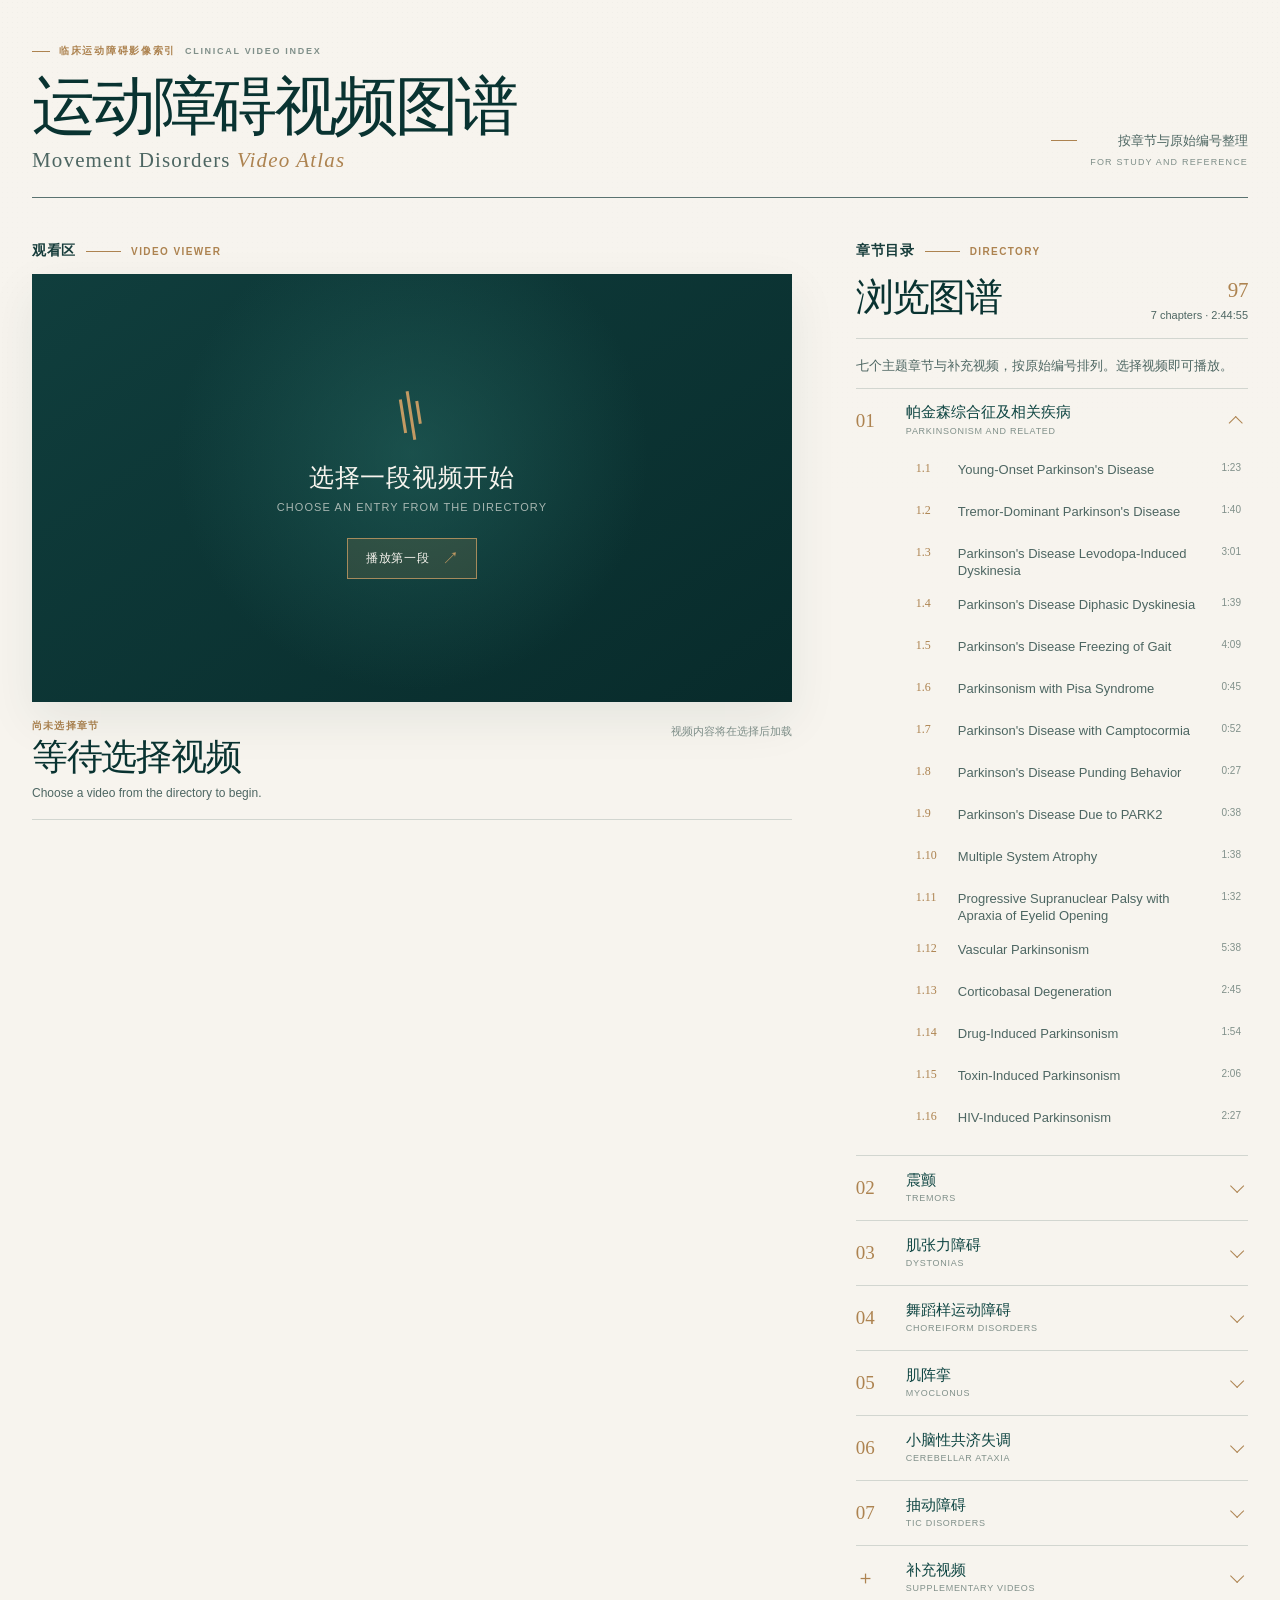
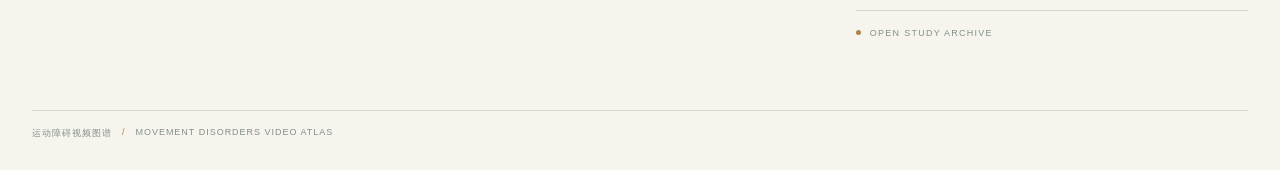
==== index.html @ 702fcd10 "Publish chapter-organized movement disorder video atlas" ====
<!doctype html>
<html lang="zh-CN">
  <head>
    <meta charset="utf-8">
    <meta name="viewport" content="width=device-width, initial-scale=1">
    <meta name="theme-color" content="#f7f4ee">
    <meta name="description" content="运动障碍视频图谱：按章节整理的临床运动障碍视频资料。">
    <title>运动障碍视频图谱 · Movement Disorders Video Atlas</title>
    <link rel="icon" href="favicon.svg" type="image/svg+xml">
    <link rel="stylesheet" href="styles.css">
    <script defer src="library.js"></script>
    <script defer src="app.js"></script>
  </head>
  <body>
    <div class="site-shell">
      <header class="site-header">
        <div class="eyebrow"><span class="eyebrow-mark" aria-hidden="true"></span>临床运动障碍影像索引 <span class="eyebrow-en">CLINICAL VIDEO INDEX</span></div>
        <div class="masthead-row">
          <div>
            <h1>运动障碍视频图谱</h1>
            <p class="masthead-subtitle">Movement Disorders <em>Video Atlas</em></p>
          </div>
          <div class="header-note" aria-label="网站说明">
            <span class="note-line"></span>
            <p>按章节与原始编号整理<br><span>For study and reference</span></p>
          </div>
        </div>
        <div class="header-rule" aria-hidden="true"></div>
      </header>

      <main class="atlas-layout">
        <section class="player-panel" id="player-panel" aria-labelledby="player-heading">
          <div class="section-kicker"><span>观看区</span><span class="kicker-line" aria-hidden="true"></span><span>VIDEO VIEWER</span></div>
          <div class="player-frame" id="player-frame">
            <video id="video-player" controls playsinline preload="none" aria-label="视频播放器"></video>
            <div class="player-idle" id="player-idle">
              <div class="idle-glyph" aria-hidden="true"><span></span><span></span><span></span></div>
              <p class="idle-label">选择一段视频开始</p>
              <p class="idle-caption">Choose an entry from the directory</p>
              <button class="primary-button" id="play-first" type="button">播放第一段 <span aria-hidden="true">↗</span></button>
            </div>
            <div class="player-loading" id="player-loading" aria-hidden="true"><span class="spinner" aria-hidden="true"></span><span>正在载入视频…</span></div>
          </div>
          <div class="player-caption" aria-live="polite">
            <div class="player-caption-main">
              <p class="current-chapter" id="current-chapter">尚未选择章节</p>
              <h2 id="player-heading">等待选择视频</h2>
              <p class="player-original" id="player-original">Choose a video from the directory to begin.</p>
            </div>
            <p class="player-status" id="player-status" role="status">视频内容将在选择后加载</p>
          </div>
        </section>

        <aside class="directory-panel" aria-labelledby="directory-heading">
          <div class="directory-topline">
            <div>
              <div class="section-kicker"><span>章节目录</span><span class="kicker-line" aria-hidden="true"></span><span>DIRECTORY</span></div>
              <h2 id="directory-heading">浏览图谱</h2>
            </div>
            <div class="directory-stats" id="directory-stats" aria-label="目录统计"></div>
          </div>
          <p class="directory-intro">七个主题章节与补充视频，按原始编号排列。选择视频即可播放。</p>
          <nav class="chapter-directory" id="chapter-directory" aria-label="视频章节目录">
            <p class="directory-fallback" id="directory-fallback">目录正在准备…</p>
          </nav>
          <div class="directory-footer"><span class="brass-dot" aria-hidden="true"></span><span>open study archive</span></div>
        </aside>
      </main>

      <footer class="site-footer">
        <span>运动障碍视频图谱</span><span class="footer-separator" aria-hidden="true">/</span><span>Movement Disorders Video Atlas</span>
      </footer>
    </div>
  </body>
</html>
---- styles.css ----
:root {
  --paper: #f7f4ee;
  --paper-deep: #ece7dc;
  --ink: #173d3b;
  --ink-soft: #4d6662;
  --ink-faint: #80908a;
  --teal: #0e4542;
  --teal-dark: #093331;
  --brass: #ad8350;
  --brass-light: #c39a63;
  --line: rgba(23, 61, 59, 0.16);
  --shadow: 0 18px 45px rgba(23, 61, 59, 0.08);
  --display: "Iowan Old Style", "Baskerville", "Songti SC", "STSong", serif;
  --body: "Aptos", "Segoe UI", "Noto Sans SC", "Microsoft YaHei", sans-serif;
}

* { box-sizing: border-box; }

html { scroll-behavior: smooth; }

body {
  margin: 0;
  color: var(--ink);
  background: var(--paper);
  font-family: var(--body);
  -webkit-font-smoothing: antialiased;
}

body::before {
  position: fixed;
  inset: 0;
  z-index: -1;
  pointer-events: none;
  content: "";
  opacity: .38;
  background-image: radial-gradient(rgba(14, 69, 66, .07) .6px, transparent .6px);
  background-size: 5px 5px;
  mask-image: linear-gradient(to bottom, black, transparent 78%);
}

button, video { font: inherit; }

button { color: inherit; }

.site-shell {
  width: min(1380px, calc(100% - 64px));
  margin: 0 auto;
  padding: 44px 0 30px;
}

.site-header { animation: rise-in .7s ease-out both; }

.eyebrow {
  display: flex;
  align-items: center;
  gap: 9px;
  color: var(--brass);
  font-size: 10px;
  font-weight: 700;
  letter-spacing: .17em;
  text-transform: uppercase;
}

.eyebrow-mark { width: 18px; height: 1px; background: var(--brass); }

.eyebrow-en { color: var(--ink-faint); font-size: 9px; font-weight: 600; }

.masthead-row {
  display: flex;
  align-items: end;
  justify-content: space-between;
  gap: 32px;
  padding: 18px 0 24px;
}

h1, h2, p { margin: 0; }

h1 {
  color: var(--teal-dark);
  font-family: var(--display);
  font-size: clamp(38px, 5vw, 68px);
  font-weight: 500;
  letter-spacing: -.055em;
  line-height: .96;
}

.masthead-subtitle {
  margin-top: 11px;
  color: var(--ink-soft);
  font-family: var(--display);
  font-size: clamp(16px, 1.7vw, 21px);
  letter-spacing: .055em;
}

.masthead-subtitle em { color: var(--brass); font-style: italic; }

.header-note {
  display: flex;
  align-items: flex-start;
  gap: 13px;
  padding-bottom: 3px;
  color: var(--ink-soft);
  font-family: var(--display);
  font-size: 13px;
  line-height: 1.5;
  text-align: right;
}

.header-note span:not(.note-line) { color: var(--ink-faint); font-family: var(--body); font-size: 9px; letter-spacing: .13em; text-transform: uppercase; }
.note-line { display: block; width: 26px; height: 1px; margin-top: 9px; background: var(--brass); }
.header-rule { width: 100%; height: 1px; background: var(--ink); opacity: .7; }

.atlas-layout {
  display: grid;
  grid-template-columns: minmax(0, 1.55fr) minmax(320px, .8fr);
  gap: clamp(34px, 5vw, 86px);
  align-items: start;
  padding-top: 44px;
}

.player-panel { position: sticky; top: 24px; min-width: 0; animation: rise-in .7s .12s ease-out both; }
.directory-panel { min-width: 0; animation: rise-in .7s .22s ease-out both; }

.section-kicker {
  display: flex;
  align-items: center;
  gap: 10px;
  color: var(--brass);
  font-size: 10px;
  font-weight: 700;
  letter-spacing: .14em;
  text-transform: uppercase;
}

.section-kicker span:first-child { color: var(--ink); font-family: var(--display); font-size: 14px; font-weight: 600; letter-spacing: .05em; text-transform: none; }
.kicker-line { width: 35px; height: 1px; background: var(--brass); }

.player-frame {
  position: relative;
  aspect-ratio: 16 / 9;
  margin-top: 14px;
  overflow: hidden;
  background: var(--teal-dark);
  box-shadow: var(--shadow);
}

.player-frame::after {
  position: absolute;
  inset: 0;
  z-index: 1;
  pointer-events: none;
  content: "";
  border: 1px solid rgba(255,255,255,.18);
}

#video-player {
  display: block;
  width: 100%;
  height: 100%;
  background: var(--teal-dark);
  object-fit: contain;
}

.player-idle {
  position: absolute;
  inset: 0;
  z-index: 2;
  display: flex;
  flex-direction: column;
  align-items: center;
  justify-content: center;
  padding: 22px;
  color: var(--paper);
  text-align: center;
  background: radial-gradient(circle at 50% 42%, rgba(38, 103, 96, .54), transparent 52%), linear-gradient(145deg, #103e3d, #082b2b);
  transition: opacity .25s ease, visibility .25s ease;
}

.player-idle.is-hidden { opacity: 0; visibility: hidden; pointer-events: none; }

.idle-glyph { display: flex; gap: 5px; margin-bottom: 21px; transform: rotate(-9deg); }
.idle-glyph span { display: block; width: 3px; height: 34px; background: var(--brass-light); }
.idle-glyph span:nth-child(2) { height: 49px; margin-top: -7px; }
.idle-glyph span:nth-child(3) { height: 23px; margin-top: 4px; }
.idle-label { font-family: var(--display); font-size: clamp(18px, 2vw, 25px); letter-spacing: .03em; }
.idle-caption { margin-top: 7px; color: rgba(247,244,238,.65); font-size: 11px; letter-spacing: .1em; text-transform: uppercase; }

.primary-button {
  display: inline-flex;
  align-items: center;
  gap: 13px;
  margin-top: 25px;
  padding: 11px 16px 11px 18px;
  border: 1px solid rgba(195,154,99,.8);
  color: var(--paper);
  background: rgba(173,131,80,.18);
  font-size: 12px;
  letter-spacing: .05em;
  cursor: pointer;
  transition: background .2s ease, border-color .2s ease, transform .2s ease;
}

.primary-button span { color: var(--brass-light); font-size: 17px; line-height: 1; }
.primary-button:hover { border-color: var(--brass-light); background: rgba(173,131,80,.32); transform: translateY(-2px); }

.player-loading {
  position: absolute;
  right: 16px;
  bottom: 44px;
  z-index: 3;
  display: flex;
  align-items: center;
  gap: 8px;
  padding: 7px 10px;
  color: var(--paper);
  background: rgba(9, 51, 49, .82);
  font-size: 11px;
  opacity: 0;
  visibility: hidden;
  transition: opacity .2s ease;
}

.player-loading.is-visible { opacity: 1; visibility: visible; }
.spinner { width: 11px; height: 11px; border: 1px solid rgba(247,244,238,.35); border-top-color: var(--brass-light); border-radius: 50%; animation: spin .8s linear infinite; }

.player-caption {
  display: flex;
  align-items: flex-start;
  justify-content: space-between;
  gap: 25px;
  padding: 17px 0 0;
  border-bottom: 1px solid var(--line);
}

.current-chapter { color: var(--brass); font-size: 10px; font-weight: 700; letter-spacing: .12em; text-transform: uppercase; }
.player-caption h2 { margin-top: 5px; color: var(--teal-dark); font-family: var(--display); font-size: clamp(23px, 2.8vw, 36px); font-weight: 500; letter-spacing: -.035em; line-height: 1.08; }
.player-original { margin-top: 8px; padding-bottom: 17px; color: var(--ink-soft); font-size: 12px; line-height: 1.45; }
.player-status { flex: 0 0 auto; max-width: 205px; padding-top: 5px; color: var(--ink-faint); font-size: 11px; line-height: 1.45; text-align: right; }
.player-status.is-error { color: #a5493e; }

.directory-topline { display: flex; align-items: end; justify-content: space-between; gap: 16px; padding-bottom: 15px; border-bottom: 1px solid var(--line); }
.directory-topline h2 { margin-top: 12px; color: var(--teal-dark); font-family: var(--display); font-size: clamp(27px, 3vw, 38px); font-weight: 500; letter-spacing: -.045em; }
.directory-stats { color: var(--ink-soft); font-size: 11px; line-height: 1.5; text-align: right; white-space: nowrap; }
.directory-stats strong { display: block; color: var(--brass); font-family: var(--display); font-size: 21px; font-weight: 500; letter-spacing: -.02em; }
.directory-intro { max-width: 390px; padding: 17px 0 11px; color: var(--ink-soft); font-family: var(--display); font-size: 13px; line-height: 1.55; }

.chapter-directory { border-top: 1px solid var(--line); }
.chapter { border-bottom: 1px solid var(--line); }
.chapter summary { list-style: none; cursor: pointer; }
.chapter summary::-webkit-details-marker { display: none; }
.chapter-summary {
  display: grid;
  grid-template-columns: 38px minmax(0, 1fr) 18px;
  gap: 12px;
  align-items: center;
  min-height: 64px;
  padding: 10px 0;
  transition: color .2s ease;
}

.chapter summary:hover .chapter-title, .chapter summary:focus-visible .chapter-title { color: var(--brass); }
.chapter-number { color: var(--brass); font-family: var(--display); font-size: 19px; font-weight: 500; }
.chapter-title { color: var(--teal); font-family: var(--display); font-size: 15px; line-height: 1.18; transition: color .2s ease; }
.chapter-title small { display: block; margin-top: 4px; color: var(--ink-faint); font-family: var(--body); font-size: 9px; letter-spacing: .08em; text-transform: uppercase; }
.chapter-chevron { position: relative; width: 10px; height: 10px; border-right: 1px solid var(--brass); border-bottom: 1px solid var(--brass); transform: rotate(45deg) translateY(-3px); transition: transform .2s ease; }
.chapter[open] .chapter-chevron { transform: rotate(225deg) translate(-2px, -1px); }

.video-list { margin: 0 0 12px 50px; padding: 0; list-style: none; }
.video-list li { margin: 0; }
.video-entry {
  display: grid;
  grid-template-columns: 42px minmax(0, 1fr) auto;
  gap: 9px;
  width: 100%;
  min-height: 42px;
  padding: 8px 7px 8px 0;
  border: 0;
  border-left: 1px solid transparent;
  color: var(--ink-soft);
  background: transparent;
  text-align: left;
  cursor: pointer;
  transition: background .18s ease, color .18s ease, border-color .18s ease;
}

.video-entry:hover { color: var(--teal-dark); background: rgba(173,131,80,.08); }
.video-entry.is-current { border-left-color: var(--brass); color: var(--teal-dark); background: rgba(173,131,80,.13); }
.video-index { padding-left: 9px; color: var(--brass); font-family: var(--display); font-size: 12px; font-variant-numeric: tabular-nums; }
.video-copy { min-width: 0; font-size: 13px; line-height: 1.35; }
.video-title { display: block; overflow-wrap: anywhere; }
.video-entry.is-current .video-title { font-weight: 600; }
.video-duration { align-self: start; padding-top: 1px; color: var(--ink-faint); font-size: 10px; font-variant-numeric: tabular-nums; }

.directory-fallback { padding: 30px 0; color: var(--ink-faint); font-size: 12px; }
.directory-footer { display: flex; align-items: center; gap: 9px; padding-top: 17px; color: var(--ink-faint); font-size: 9px; letter-spacing: .14em; text-transform: uppercase; }
.brass-dot { width: 5px; height: 5px; background: var(--brass); border-radius: 50%; }

.site-footer { display: flex; gap: 10px; margin-top: 72px; padding-top: 16px; border-top: 1px solid var(--line); color: var(--ink-faint); font-size: 9px; letter-spacing: .11em; text-transform: uppercase; }
.footer-separator { color: var(--brass); }

:focus-visible { outline: 2px solid var(--brass); outline-offset: 4px; }

@keyframes rise-in { from { opacity: 0; transform: translateY(12px); } to { opacity: 1; transform: translateY(0); } }
@keyframes spin { to { transform: rotate(360deg); } }

@media (max-width: 900px) {
  .site-shell { width: min(100% - 40px, 700px); padding-top: 30px; }
  .atlas-layout { grid-template-columns: 1fr; gap: 42px; padding-top: 34px; }
  .directory-panel { order: 2; }
  .player-panel { order: 1; }
  .site-footer { margin-top: 48px; }
}

@media (max-width: 560px) {
  .site-shell { width: min(100% - 28px, 490px); padding-top: 23px; }
  .eyebrow { font-size: 9px; letter-spacing: .11em; }
  .eyebrow-en { display: none; }
  .masthead-row { align-items: start; padding: 16px 0 19px; }
  h1 { font-size: clamp(36px, 11vw, 54px); }
  .masthead-subtitle { margin-top: 8px; font-size: 15px; }
  .header-note { display: none; }
  .atlas-layout { gap: 33px; padding-top: 29px; }
  .player-frame { margin-top: 11px; }
  .player-caption { display: block; padding-top: 14px; }
  .player-caption h2 { font-size: 28px; }
  .player-status { max-width: none; padding: 0 0 13px; text-align: left; }
  .directory-topline { align-items: start; }
  .directory-topline h2 { font-size: 31px; }
  .directory-intro { font-size: 12px; }
  .video-list { margin-left: 44px; }
  .video-entry { grid-template-columns: 37px minmax(0, 1fr) auto; }
  .chapter-summary { grid-template-columns: 32px minmax(0, 1fr) 16px; gap: 10px; min-height: 59px; }
  .chapter-number { font-size: 17px; }
  .chapter-title { font-size: 14px; }
  .site-footer { margin-top: 40px; font-size: 8px; }
}

@media (max-width: 360px) {
  .player-idle { padding: 14px; }
  .idle-glyph { margin-bottom: 12px; transform: rotate(-9deg) scale(.8); }
  .idle-caption { margin-top: 4px; font-size: 9px; }
  .primary-button { margin-top: 14px; padding: 8px 12px 8px 14px; font-size: 11px; }
}

@media (max-width: 900px) {
  .player-panel { position: static; }
}

@media (prefers-reduced-motion: reduce) {
  *, *::before, *::after { scroll-behavior: auto !important; animation-duration: .01ms !important; transition-duration: .01ms !important; }
}
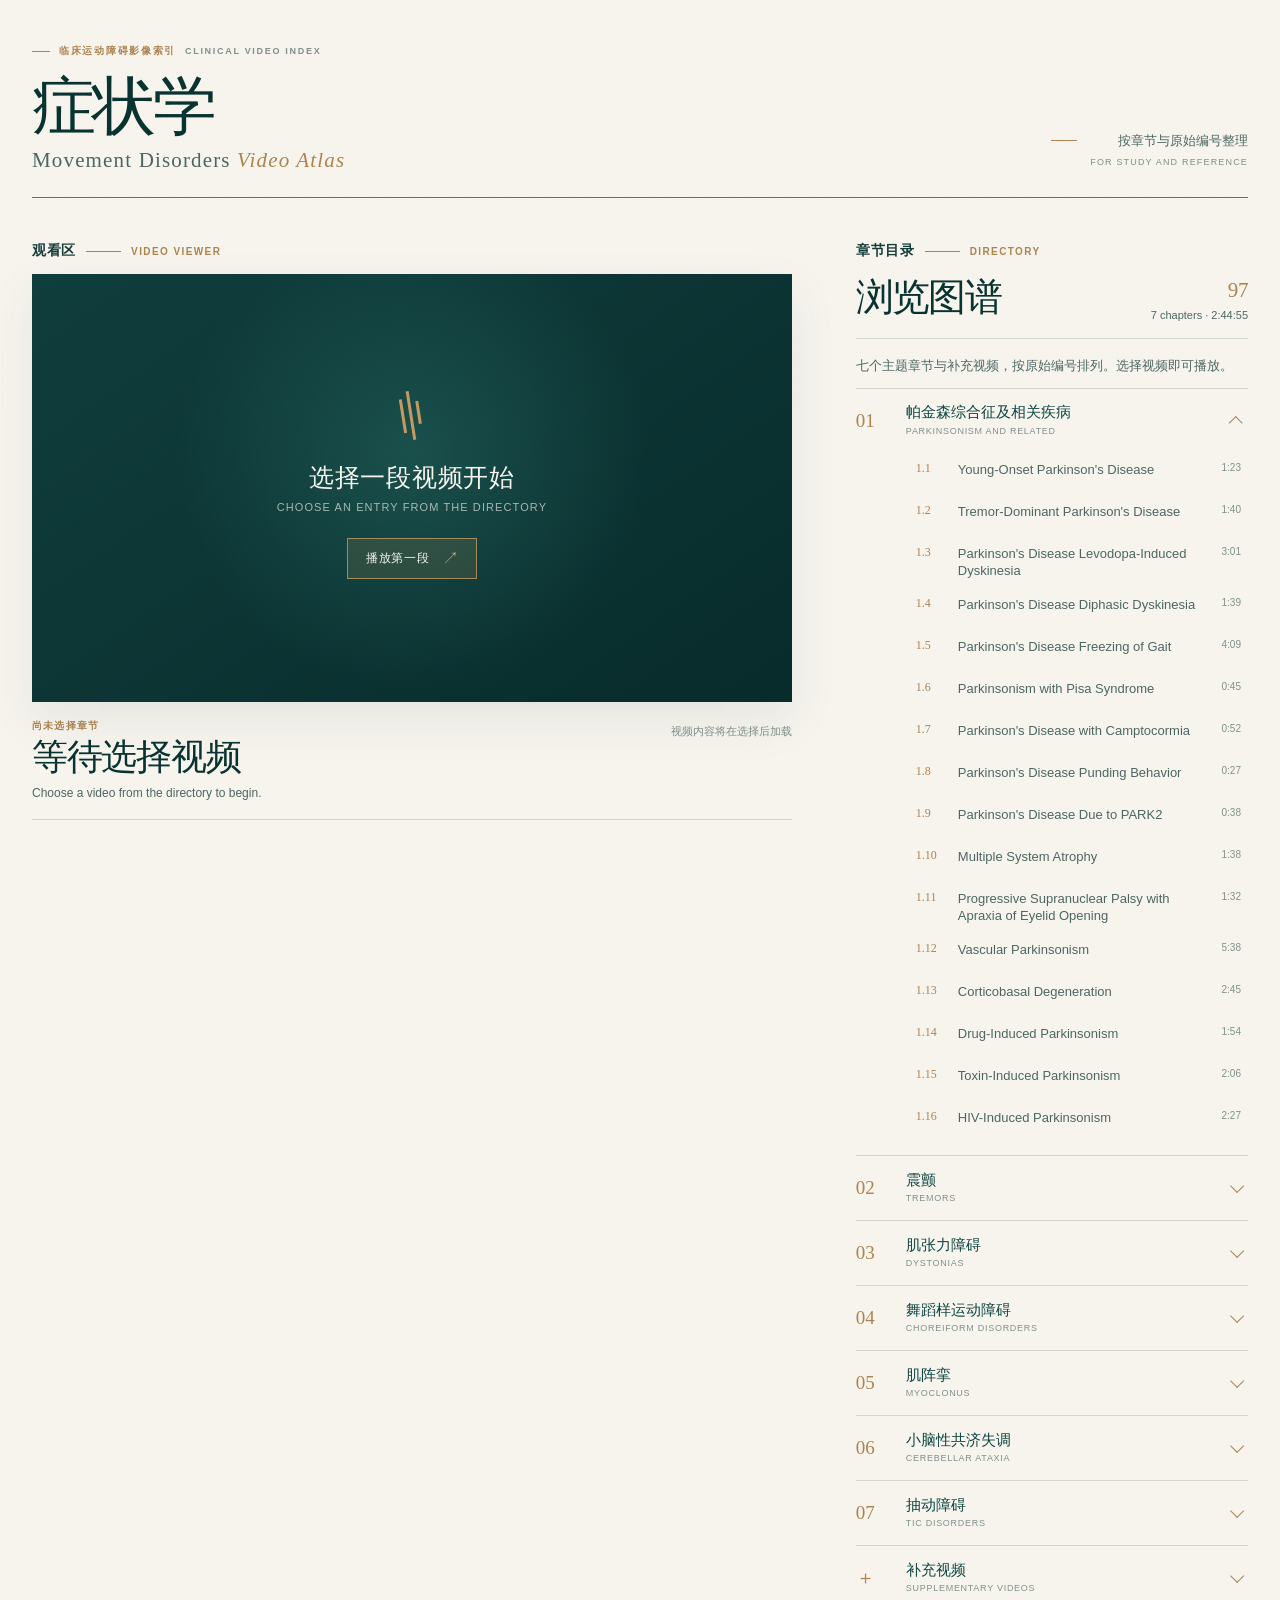
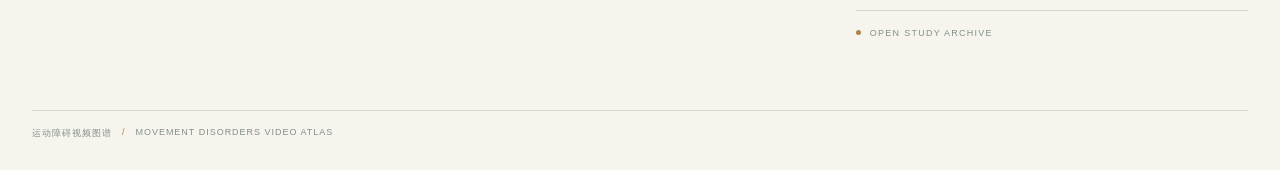
==== commit 9140764d: "Change homepage heading to 症状学" ====
--- a/index.html
+++ b/index.html
@@ -17,7 +17,7 @@
         <div class="eyebrow"><span class="eyebrow-mark" aria-hidden="true"></span>临床运动障碍影像索引 <span class="eyebrow-en">CLINICAL VIDEO INDEX</span></div>
         <div class="masthead-row">
           <div>
-            <h1>运动障碍视频图谱</h1>
+            <h1>症状学</h1>
             <p class="masthead-subtitle">Movement Disorders <em>Video Atlas</em></p>
           </div>
           <div class="header-note" aria-label="网站说明">
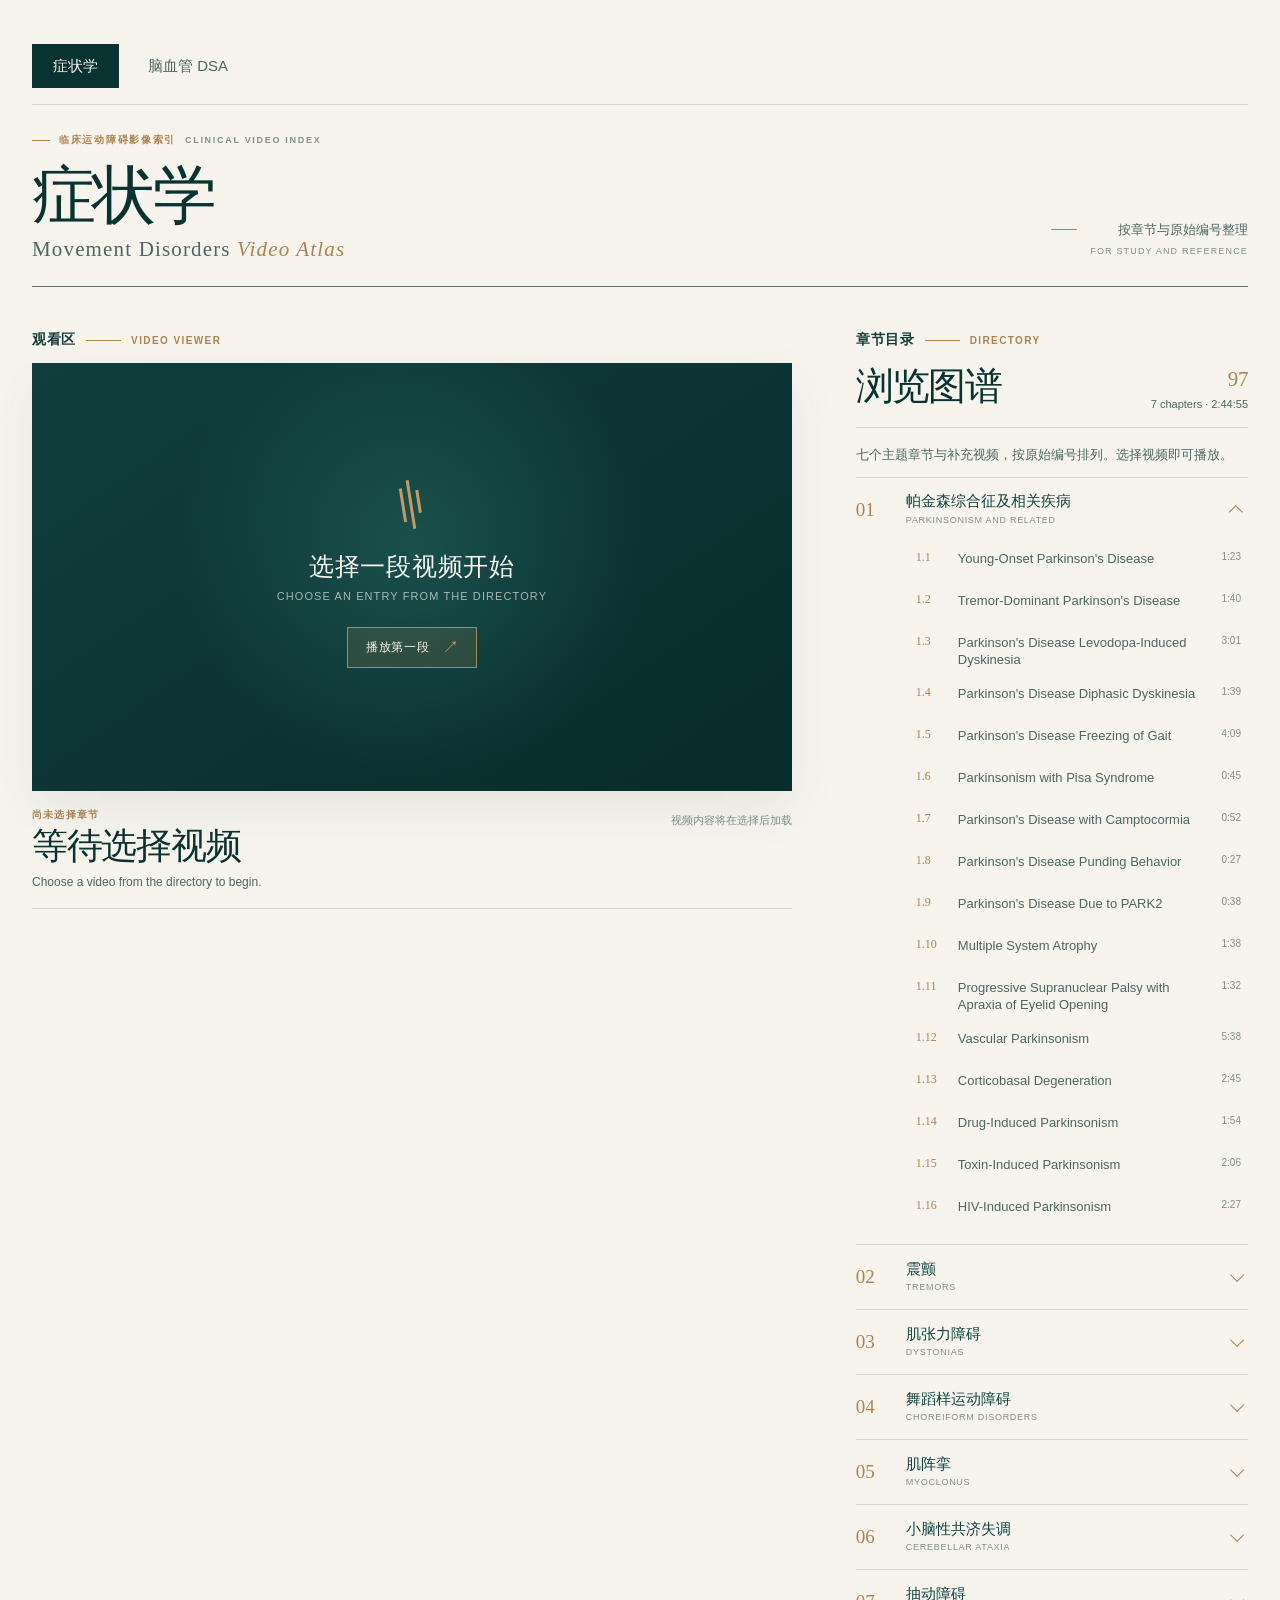
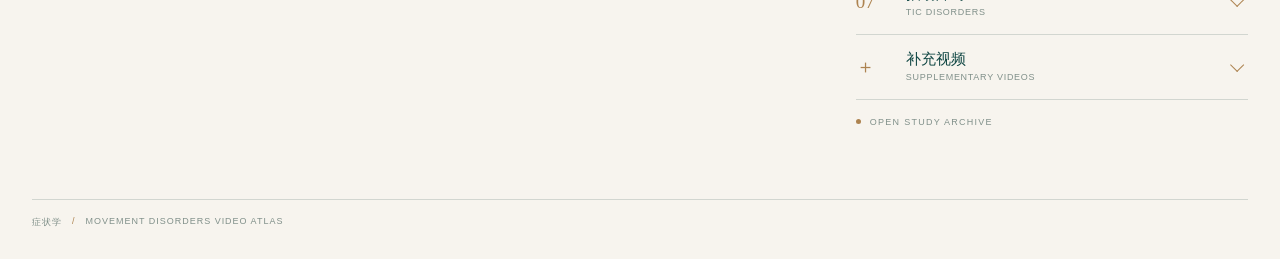
==== commit 2996ef48: "Add cerebral DSA as a peer video page to symptomatology" ====
--- a/index.html
+++ b/index.html
@@ -4,16 +4,20 @@
     <meta charset="utf-8">
     <meta name="viewport" content="width=device-width, initial-scale=1">
     <meta name="theme-color" content="#f7f4ee">
-    <meta name="description" content="运动障碍视频图谱：按章节整理的临床运动障碍视频资料。">
-    <title>运动障碍视频图谱 · Movement Disorders Video Atlas</title>
+    <meta name="description" content="症状学：按章节整理的临床运动障碍视频资料。">
+    <title>症状学 · 临床视频资料</title>
     <link rel="icon" href="favicon.svg" type="image/svg+xml">
-    <link rel="stylesheet" href="styles.css">
+    <link rel="stylesheet" href="styles.css?v=20261109">
     <script defer src="library.js"></script>
-    <script defer src="app.js"></script>
+    <script defer src="app.js?v=20261109"></script>
   </head>
   <body>
     <div class="site-shell">
       <header class="site-header">
+        <nav class="collection-nav" aria-label="视频专题">
+          <a href="./" aria-current="page">症状学</a>
+          <a href="dsa.html">脑血管 DSA</a>
+        </nav>
         <div class="eyebrow"><span class="eyebrow-mark" aria-hidden="true"></span>临床运动障碍影像索引 <span class="eyebrow-en">CLINICAL VIDEO INDEX</span></div>
         <div class="masthead-row">
           <div>
@@ -68,7 +72,7 @@
       </main>
 
       <footer class="site-footer">
-        <span>运动障碍视频图谱</span><span class="footer-separator" aria-hidden="true">/</span><span>Movement Disorders Video Atlas</span>
+        <span>症状学</span><span class="footer-separator" aria-hidden="true">/</span><span>Movement Disorders Video Atlas</span>
       </footer>
     </div>
   </body>
--- a/styles.css
+++ b/styles.css
@@ -49,6 +49,27 @@
 }
 
 .site-header { animation: rise-in .7s ease-out both; }
+
+.collection-nav {
+  display: flex;
+  flex-wrap: wrap;
+  gap: 8px;
+  margin-bottom: 28px;
+  padding-bottom: 16px;
+  border-bottom: 1px solid var(--line);
+}
+.collection-nav a {
+  display: inline-flex;
+  align-items: center;
+  min-height: 44px;
+  padding: 9px 20px;
+  border: 1px solid transparent;
+  color: var(--ink-soft);
+  font-size: 15px;
+  text-decoration: none;
+}
+.collection-nav a:hover { color: var(--teal-dark); background: var(--paper-deep); }
+.collection-nav a[aria-current="page"] { color: var(--paper); background: var(--teal-dark); border-color: var(--teal-dark); }
 
 .eyebrow {
   display: flex;
@@ -349,3 +370,9 @@
 @media (prefers-reduced-motion: reduce) {
   *, *::before, *::after { scroll-behavior: auto !important; animation-duration: .01ms !important; transition-duration: .01ms !important; }
 }
+
+.video-list.video-list-flat { margin: 10px 0 0; }
+.video-list-flat .video-entry { min-height: 54px; align-items: center; border-bottom: 1px solid var(--line); }
+.video-list-flat .video-duration { align-self: center; }
+
+.dsa-page .player-frame { aspect-ratio: auto; height: min(62svh, 640px); min-height: 240px; }
